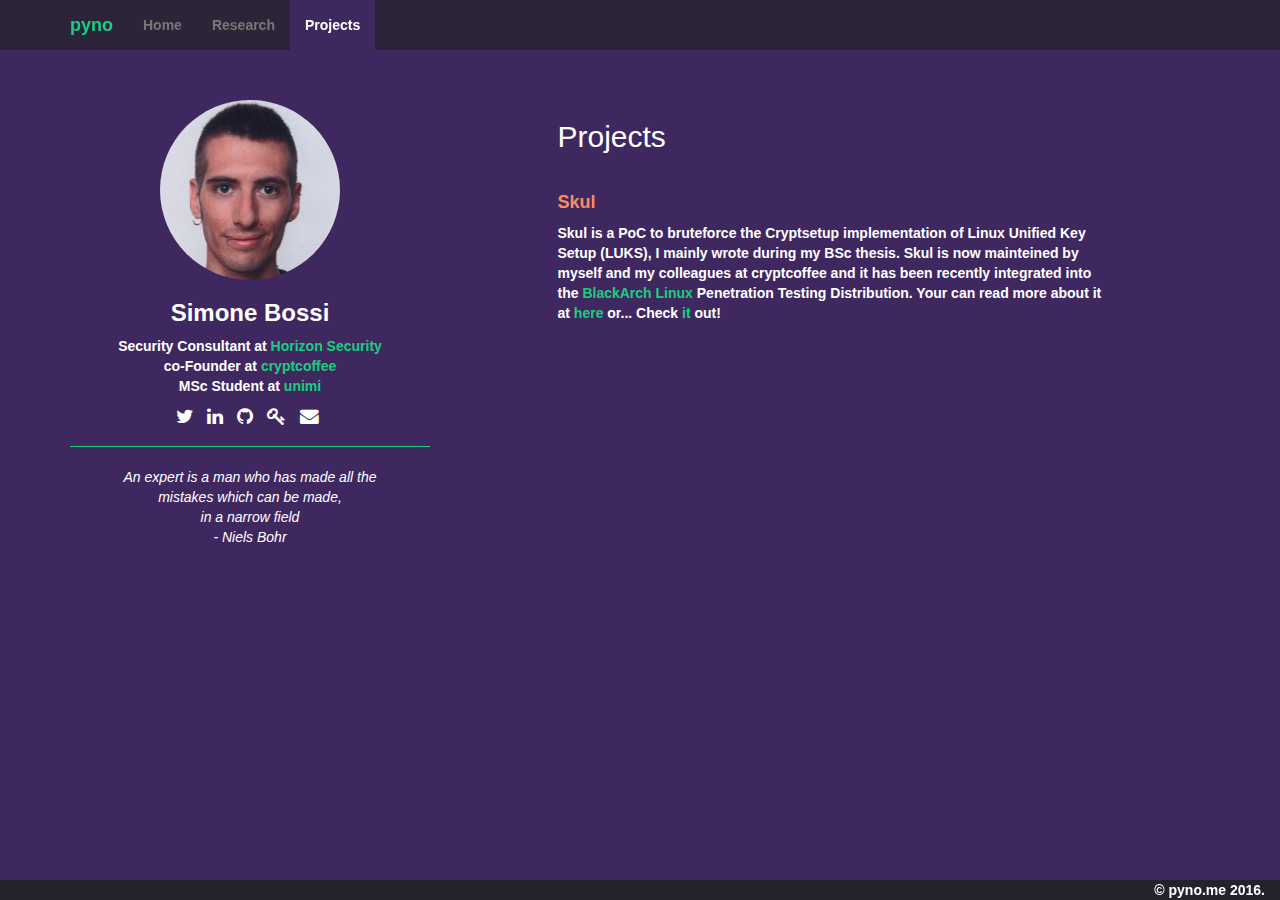
==== projects.html @ 58390bb3 "re-typo" ====
<!DOCTYPE html>
<!--[if lt IE 7 ]><html class="ie ie6" lang="en"> <![endif]-->
<!--[if IE 7 ]><html class="ie ie7" lang="en"> <![endif]-->
<!--[if IE 8 ]><html class="ie ie8" lang="en"> <![endif]-->
<!--[if (gte IE 9)|!(IE)]><!-->
<html lang="en">
<!--<![endif]-->
<head>
    <meta charset="utf-8">
    <meta name="viewport" content="width=device-width, initial-scale=1, maximum-scale=1">
    <meta name="description" content="">
    <meta name="author" content="">
    <!--[if IE]>
        <meta http-equiv="X-UA-Compatible" content="IE=edge,chrome=1">
        <![endif]-->
    <title>Projects - pyno </title>
        <!--REQUIRED STYLE SHEETS-->
    <!--MAIN BOOTSTRAP STYLE-->
    <link href="assets/plugins/bootstrap/bootstrap.min.css" rel="stylesheet" />
    <!--FONT AWESOME STYLE -->
    <link href="assets/plugins/font-awesome/font-awesome.min.css" rel="stylesheet" />
         <!--CUSTOM STYLE -->
    <link href="assets/css/style.css" rel="stylesheet" />
    <!--END REQUIRED STYLE SHEETS-->
    <!-- HTML5 shim and Respond.js IE8 support of HTML5 elements and media queries -->
    <!--[if lt IE 9]>
      <script src="https://oss.maxcdn.com/libs/html5shiv/3.7.0/html5shiv.js"></script>
      <script src="https://oss.maxcdn.com/libs/respond.js/1.3.0/respond.min.js"></script>
    <![endif]-->
	<!--link rel="icon" type="image/png" href="assets/img/pick64x64.png" /-->

<!-- FAVICONS -->

<link rel="apple-touch-icon" sizes="57x57" href="assets/img/apple-touch-icon-57x57.png">
<link rel="apple-touch-icon" sizes="60x60" href="assets/img/apple-touch-icon-60x60.png">
<link rel="apple-touch-icon" sizes="72x72" href="assets/img/apple-touch-icon-72x72.png">
<link rel="apple-touch-icon" sizes="76x76" href="assets/img/apple-touch-icon-76x76.png">
<link rel="apple-touch-icon" sizes="114x114" href="assets/img/apple-touch-icon-114x114.png">
<link rel="apple-touch-icon" sizes="120x120" href="assets/img/apple-touch-icon-120x120.png">
<link rel="apple-touch-icon" sizes="144x144" href="assets/img/apple-touch-icon-144x144.png">
<link rel="apple-touch-icon" sizes="152x152" href="assets/img/apple-touch-icon-152x152.png">
<link rel="apple-touch-icon" sizes="180x180" href="assets/img/apple-touch-icon-180x180.png">
<link rel="icon" type="image/png" href="assets/img/favicon-32x32.png" sizes="32x32">
<link rel="icon" type="image/png" href="assets/img/android-chrome-192x192.png" sizes="192x192">
<link rel="icon" type="image/png" href="assets/img/favicon-96x96.png" sizes="96x96">
<link rel="icon" type="image/png" href="assets/img/favicon-16x16.png" sizes="16x16">
<link rel="manifest" href="assets/img/manifest.json">
<link rel="mask-icon" href="assets/img/safari-pinned-tab.svg" color="#3f2860">
<meta name="msapplication-TileColor" content="#da532c">
<meta name="msapplication-TileImage" content="assets/img/mstile-144x144.png">
<meta name="theme-color" content="#3f2860">

 <!-- -->

</head>

<body>
    <!-- Fixed navbar -->
    <nav class="navbar navbar-default navbar-fixed-top">
      <div class="container">
        <div class="navbar-header">
          <button type="button" class="navbar-toggle collapsed" data-toggle="collapse" data-target="#navbar" aria-expanded="false" aria-controls="navbar">
            <span class="sr-only">Toggle navigation</span>
            <span class="icon-bar"></span>
            <span class="icon-bar"></span>
            <span class="icon-bar"></span>
          </button>
          <a class="navbar-brand" href="index.html">pyno</a>
        </div>
        <div id="navbar" class="navbar-collapse collapse">
          <ul class="nav navbar-nav header">
            <li><a href="index.html">Home</a></li>
            <li><a href="research.html">Research</a></li>
            <li class="active"><a href="projects.html">Projects</a></li>
<!--            <li class="dropdown">
              <a href="#" class="dropdown-toggle" data-toggle="dropdown" role="button" aria-haspopup="true" aria-expanded="false">Dropdown <span class="caret"></span></a>
              <ul class="dropdown-menu">
                <li><a href="#">Action</a></li>
                <li><a href="#">Another action</a></li>
                <li><a href="#">Something else here</a></li>
                <li role="separator" class="divider"></li>
                <li class="dropdown-header">Nav header</li>
                <li><a href="#">Separated link</a></li>
                <li><a href="#">One more separated link</a></li>
              </ul> -->
            </li>
          </ul>
<!--          <ul class="nav navbar-nav navbar-right">
            <li><a href="../navbar/">Default</a></li>
            <li><a href="../navbar-static-top/">Static top</a></li>
            <li class="active"><a href="./">Fixed top <span class="sr-only">(current)</span></a></li>
          </ul> -->
        </div><!--/.nav-collapse -->
      </div>
    </nav>
    <br><br><br><br>
        <!-- ./Social links-->
        <!-- ./Social links-->
    </section>

    <!--END LEFT MENU SECTION -->

    <!-- MAIN CONTAINER -->
    <div class="container">
        <!-- HOME SECION -->
        <section id="home-section" >
            <div class="row">
						
			<div class="col-lg-4 col-xl-4 hidden-xs hidden-sm hidden-md text-center">
                <img class="img-circle" src="assets/img/py_big.jpg">
                <h3><strong> Simone Bossi</strong></h3>
<!--               <h4>Computer Security Curious</h4>-->
                 <p style="padding-left:15px;padding-right:15px">
                    
					 Security Consultant at <a href="http://horizonsecurity.it" target="_blank">Horizon Security</a><br>
					 co-Founder at <a href="http://crypt.coffee" target="_blank">cryptcoffee</a><br>
					 MSc Student at <a href="http://unimi.it" target="_blank">unimi</a>
                </p>
				<ul class="list-unstyled list-inline hidden-print">
					<li><a href="https://twitter.com/__pyno__", target="_blank"><i class="fa fa-twitter fa-lg"></i></a></li>
					<li><a href="https://it.linkedin.com/in/simonebossi", target="_blank"><i class="fa fa-linkedin fa-lg"></i></a></li>
					<li><a href="https://github.com/pyno", target="_blank"><i class="fa fa-github fa-lg"></i></a></li>
					<li><a href="https://keybase.io/pyno", target="_blank"><i class="fa fa-key fa-lg"></i></a></li>
					<li><a href="mailto:pyno.email@gmail.com", target="_blank"><i class="fa fa-envelope fa-lg"></i></a></li>
				</ul>
<hr>
<i>An expert is a man who has made all the<br>mistakes which can be made,<br> in a narrow field <br>- Niels Bohr</i>
<br><br>

            </div>
			<div class="col-lg-6 col-md-6 col-sm-6 col-xs-10 col-lg-offset-1 col-md-offset-1 col-sm-offset-1 col-xs-offset-1" >
                 <!-- <h1>LANDING  <i class="fa fa-flask main-color fa-spin"></i> FLASK  </h1> -->
                <a class="anchor" name="projects"></a>
				<h2> Projects </h2>
               <br>
                <p>
					<h4>Skul</h4>
					Skul is a PoC to bruteforce the Cryptsetup implementation of Linux Unified Key Setup (LUKS), I mainly wrote during my BSc thesis. Skul is now mainteined by myself and my colleagues at cryptcoffee and it has been recently integrated into the <a href="https://blackarch.org/" target="_blank">BlackArch Linux</a> Penetration Testing Distribution. Your can read more about it at <a href="crypt.coffee/luks" target="_blank">here</a> or... Check <a href="https://github.com/cryptcoffee/skul" target="_blank">it</a> out!
                </p>
				 <div class="col-lg-12 col-md-12 col-sm-12 col-xs-12">
                    
                    <div class="col-lg-12 col-md-12 col-sm-12 col-xs-12">
                       
                    </div>
                </div>
            </div>
			
			
			
			
               
            </div>
            <!--./row-->
            <br><br>
        </section>
        <!-- END HOME SECION -->
        
        <!-- FOOTER SECION -->
        <section id="footer">
            <div class="row">
                <div class="col-lg-12 col-md-12 col-sm-12 col-xs-12">
                    &copy; pyno.me 2016.
                </div>
            </div>
            <!--./row-->
        </section>
        <!--END FOOTER SECION -->
    </div>
    <!-- END MAIN CONTAINER -->
    <!--REQUIRED SCRIPTS FILES-->  <!--SCRIPTS AT END SO PAGE WILL TAKE LESS TIME TO LOAD-->
    <!--REQUIRED CORE JQUERY SCRIPTS FILE--> 
    <script src="assets/plugins/jquery.min.js"></script>
     <!--REQUIRED BOOTSTRAP SCRIPTS FILE-->
    <script src="assets/plugins/bootstrap/bootstrap.js"></script>
   <!--REQUIRED SCRIPT FILES FOR JQUERY COUNTDOWN-->
    <script src="assets/plugins/countdown/jquery.countdown.js"></script>
    <script src="assets/js/countdown.js"></script>
     <!--REQUIRED SCRIPT FOR SCROLLING MENU LINKS--> 
     <script src="assets/plugins/jquery.easing.1.3.js"></script>
        <!--REQUIRED CUSTOM SCRIPT FILE-->    
    <script src="assets/js/custom-color.js"></script>
      <!--END REQUIRED SCRIPTS FILES-->
</body>


</html>
---- assets/css/style.css ----
/*====================================
 Free To Use For Personal And Commercial Usage
Author: http://binarytheme.com
 License: Open source - MIT
 Please visit http://opensource.org/licenses/MIT for more Full Deatils of license.
 Share Us if You Like our work 
 Enjoy Our Codes For Free always.
======================================*/


/* CUSTOM STYLE SHEET */

html, body {
    height: 100%;
    width: 100%;
    margin: 0px;
    font-family: 'Open Sans', sans-serif;
    border: none;
    color: #ffffff;
    font-size: 14px;
	font-weight: bold;
}



body {
 /*   
	background-color: #5D05a2; 
	background-color: #6ca77c;
    background-color: #5D05b9; 
	background-color: #2E3436;
	background-color: #045f84;
	background-color: #333333;
	background-color: #3f2860;
	*/
	background: #3f2860; /* For browsers that do not support gradients */
	/*
	background: -webkit-linear-gradient(#3f2860,#303075); 
	background: -o-linear-gradient(#3f2860,#303075); 
	background: -moz-linear-gradient(#3f2860,#303075); 
	background: -ms-linear-gradient(#3f2860,#303076);
	background: linear-gradient(#3f2860,#303076);*/ /* Standard syntax */ 

}

i{
	font-weight:normal;
}

/* GLOBAL  STYLES  */

/*h2{
	color: #ef6d3b;
}*/

hr{
	border-style:solid;
	/*color: #90c5a9;*/
	color:#19CF7F;
	background-color: #19CF7F;
	border-color: #19CF7F;
}


h4{
	color: #90c5a9;
	color:#19CF7F;
	font-weight:bold;
	color: #fa8b60;
}

h1, h2, h3, h5, h6 {
}

/*.main-color {
    color: #19CF7F;
}*/

/* GENERAL RULES FOR LINKS */
a{
    text-decoration: none;
	color: rgb(127, 20, 212);
	color: #00CCCC;
	color: #D9853B;
	color: #90c5a9;
	color: #fa8b60;
	color:#19CF7F
}
a:visited{
	text-decoration: none;
	color: #00CCCC;
	color: #D9853B;
	color: #90c5a9;
	color: #fa8b60;
	color:#19CF7F
}
a:active{
	text-decoration: none;
	color: #00CCCC;
	color: #D9853B;
	color: #90c5a9;
	color: #fa8b60;
	color:#19CF7F
}
a:hover{
	text-decoration: none;
	color: #00CCCC;
	color: #c16310;
	color: #90c5a9;
	color: #fa8b60;
	color:#19CF7F
}

.center {
    text-align: center;
}

.anchor{
    padding-top:120px;
}

.fa{
	color: #fa8b60;
	color:#ffffff;
}

.fa:hover{
	color: #fa8b60;
	color:#19CF7F
}

h1
{
letter-spacing:5px; 
font-size:50px;
font-weight:900;

 }

.navbar-default{
	background-color:rgb(0,0,0);
	background-color: #90c5a9;
	background-color: #333333;
    background-color: rgba(33,33,33,0.6);
	/*border:0px 0px 1px 1px solid;
	border-color:black;*/
	border:none;
}

.navbar-default .navbar-nav > li > a {
	color: #777777;
	border:1px transparent;
	/*-moz-border-radius: 0px;
	-webkit-border-radius: 20px 20px 0px 0px;
	border-radius: 20px 20px 0px 0px;*/
}


.navbar-default .navbar-nav > .active > a, .navbar-default .navbar-nav > .active > a:hover, .navbar-default .navbar-nav > .active > a:focus {
	color: #ffffff;
	background-color: #6ca77c;
	background-color: #045f84;
    background-color: #5D05A2; 
	background-color: #2E3436;
	background-color: #3f2860;
}

.navbar-default .navbar-nav > li > a:hover, .navbar-default .navbar-nav > li > a:focus {
	color: #ffffff;
	background-color: transparent;
}

.navbar-default .navbar-brand {
    color: #19CF7F;
}
.navbar-default .navbar-brand:hover, .navbar-default .navbar-brand:focus{
    color: #19CF7F;
}

.navbar-default .navbar-toggle:hover, .navbar-default .navbar-toggle:focus {
		background-color: rgba(33,33,33,0.8);
}



.sub-head {
    margin: 35px;
    font-size: 30px;
    text-align: center;
}



.margin-botom-50 {
    margin-bottom: 50px;
}


/* HOME SECTION STYLES */

#home-section {
    padding-top: 20px;
    padding-bottom: 10px;
}

#counter-default {
    margin-top: 80px;
}

.img-circle{
	width:180px;
    /*border-radius: 10px;*/
}


.bk-blue {
    background-color: #6E21E2;
}

.bk-green {
    background-color: #02FA33;
}

.bk-red {
    background-color: #FF0700;
}

.bk-pink {
    background-color: #FF00E0;
}

.medium {
    height: 3px;
}

.content{
    background-color: rgba(33,33,33,0.6);
    padding: 10px;
    border-radius: 25px;
}

/* FOOTER SECTION STYLES */

#footer {

    font-size: 14px;
    text-align: right;
    font-weight: bold;
    padding: 0px;
    padding-right: 15px;
	position: fixed;
	width:100%;
	left:0;
	right:0;
	bottom:0;
	height:20px;
	background-color: rgba(33,33,33,0.8)
}

/* MEDIA QUERIES  */

@media only screen and (max-width: 767px) {
    html, body {
        margin-top: -5px;
    }
}

@media only screen and (max-width: 240px) {
    html, body {
        height: 96%;
    }

    .container {
        padding-left: 10px;
    }
}
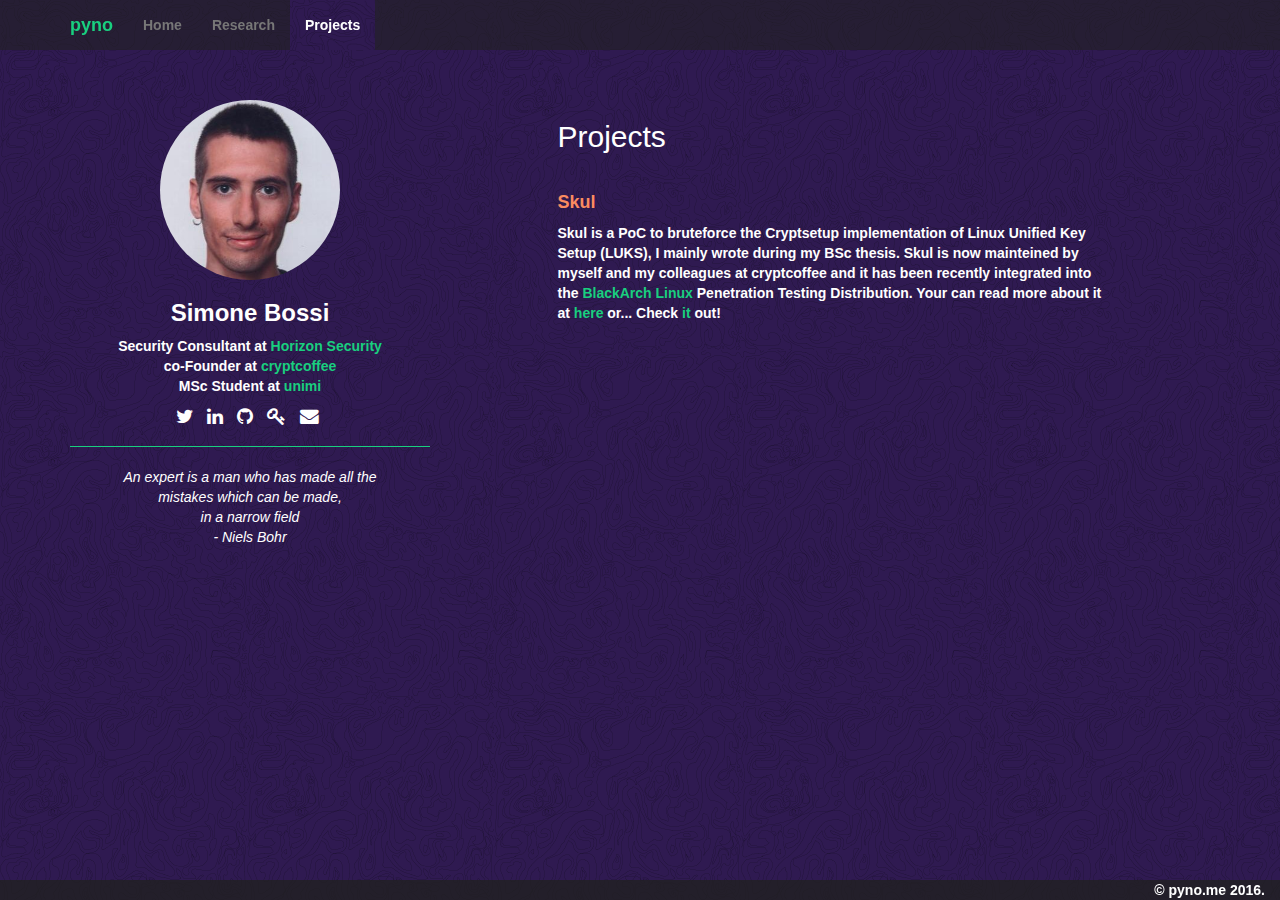
==== commit 2f45f0ef: "Added background wave" ====
--- a/projects.html
+++ b/projects.html
@@ -135,7 +135,7 @@
                <br>
                 <p>
 					<h4>Skul</h4>
-					Skul is a PoC to bruteforce the Cryptsetup implementation of Linux Unified Key Setup (LUKS), I mainly wrote during my BSc thesis. Skul is now mainteined by myself and my colleagues at cryptcoffee and it has been recently integrated into the <a href="https://blackarch.org/" target="_blank">BlackArch Linux</a> Penetration Testing Distribution. Your can read more about it at <a href="crypt.coffee/luks" target="_blank">here</a> or... Check <a href="https://github.com/cryptcoffee/skul" target="_blank">it</a> out!
+					Skul is a PoC to bruteforce the Cryptsetup implementation of Linux Unified Key Setup (LUKS), I mainly wrote during my BSc thesis. Skul is now mainteined by myself and my colleagues at cryptcoffee and it has been recently integrated into the <a href="https://blackarch.org/" target="_blank">BlackArch Linux</a> Penetration Testing Distribution. Your can read more about it at <a href="http://crypt.coffee/research/luks.html" target="_blank">here</a> or... Check <a href="https://github.com/cryptcoffee/skul" target="_blank">it</a> out!
                 </p>
 				 <div class="col-lg-12 col-md-12 col-sm-12 col-xs-12">
                     
--- a/assets/css/style.css
+++ b/assets/css/style.css
@@ -24,22 +24,9 @@
 
 
 body {
- /*   
-	background-color: #5D05a2; 
-	background-color: #6ca77c;
-    background-color: #5D05b9; 
-	background-color: #2E3436;
-	background-color: #045f84;
-	background-color: #333333;
-	background-color: #3f2860;
-	*/
-	background: #3f2860; /* For browsers that do not support gradients */
-	/*
-	background: -webkit-linear-gradient(#3f2860,#303075); 
-	background: -o-linear-gradient(#3f2860,#303075); 
-	background: -moz-linear-gradient(#3f2860,#303075); 
-	background: -ms-linear-gradient(#3f2860,#303076);
-	background: linear-gradient(#3f2860,#303076);*/ /* Standard syntax */ 
+	background-color: rgba(48,27,82,238);
+	background-image: url("../img/waves.png"); 
+
 
 }
 
@@ -48,10 +35,6 @@
 }
 
 /* GLOBAL  STYLES  */
-
-/*h2{
-	color: #ef6d3b;
-}*/
 
 hr{
 	border-style:solid;
@@ -72,42 +55,22 @@
 h1, h2, h3, h5, h6 {
 }
 
-/*.main-color {
-    color: #19CF7F;
-}*/
 
 /* GENERAL RULES FOR LINKS */
 a{
     text-decoration: none;
-	color: rgb(127, 20, 212);
-	color: #00CCCC;
-	color: #D9853B;
-	color: #90c5a9;
-	color: #fa8b60;
 	color:#19CF7F
 }
 a:visited{
 	text-decoration: none;
-	color: #00CCCC;
-	color: #D9853B;
-	color: #90c5a9;
-	color: #fa8b60;
 	color:#19CF7F
 }
 a:active{
 	text-decoration: none;
-	color: #00CCCC;
-	color: #D9853B;
-	color: #90c5a9;
-	color: #fa8b60;
 	color:#19CF7F
 }
 a:hover{
 	text-decoration: none;
-	color: #00CCCC;
-	color: #c16310;
-	color: #90c5a9;
-	color: #fa8b60;
 	color:#19CF7F
 }
 
@@ -120,12 +83,10 @@
 }
 
 .fa{
-	color: #fa8b60;
 	color:#ffffff;
 }
 
 .fa:hover{
-	color: #fa8b60;
 	color:#19CF7F
 }
 
@@ -138,31 +99,20 @@
  }
 
 .navbar-default{
-	background-color:rgb(0,0,0);
-	background-color: #90c5a9;
-	background-color: #333333;
     background-color: rgba(33,33,33,0.6);
-	/*border:0px 0px 1px 1px solid;
-	border-color:black;*/
 	border:none;
 }
 
 .navbar-default .navbar-nav > li > a {
 	color: #777777;
 	border:1px transparent;
-	/*-moz-border-radius: 0px;
-	-webkit-border-radius: 20px 20px 0px 0px;
-	border-radius: 20px 20px 0px 0px;*/
 }
 
 
 .navbar-default .navbar-nav > .active > a, .navbar-default .navbar-nav > .active > a:hover, .navbar-default .navbar-nav > .active > a:focus {
 	color: #ffffff;
-	background-color: #6ca77c;
-	background-color: #045f84;
-    background-color: #5D05A2; 
-	background-color: #2E3436;
-	background-color: #3f2860;
+	background-color: rgba(48,27,82,238);
+	background-image: url("../img/waves.png");
 }
 
 .navbar-default .navbar-nav > li > a:hover, .navbar-default .navbar-nav > li > a:focus {
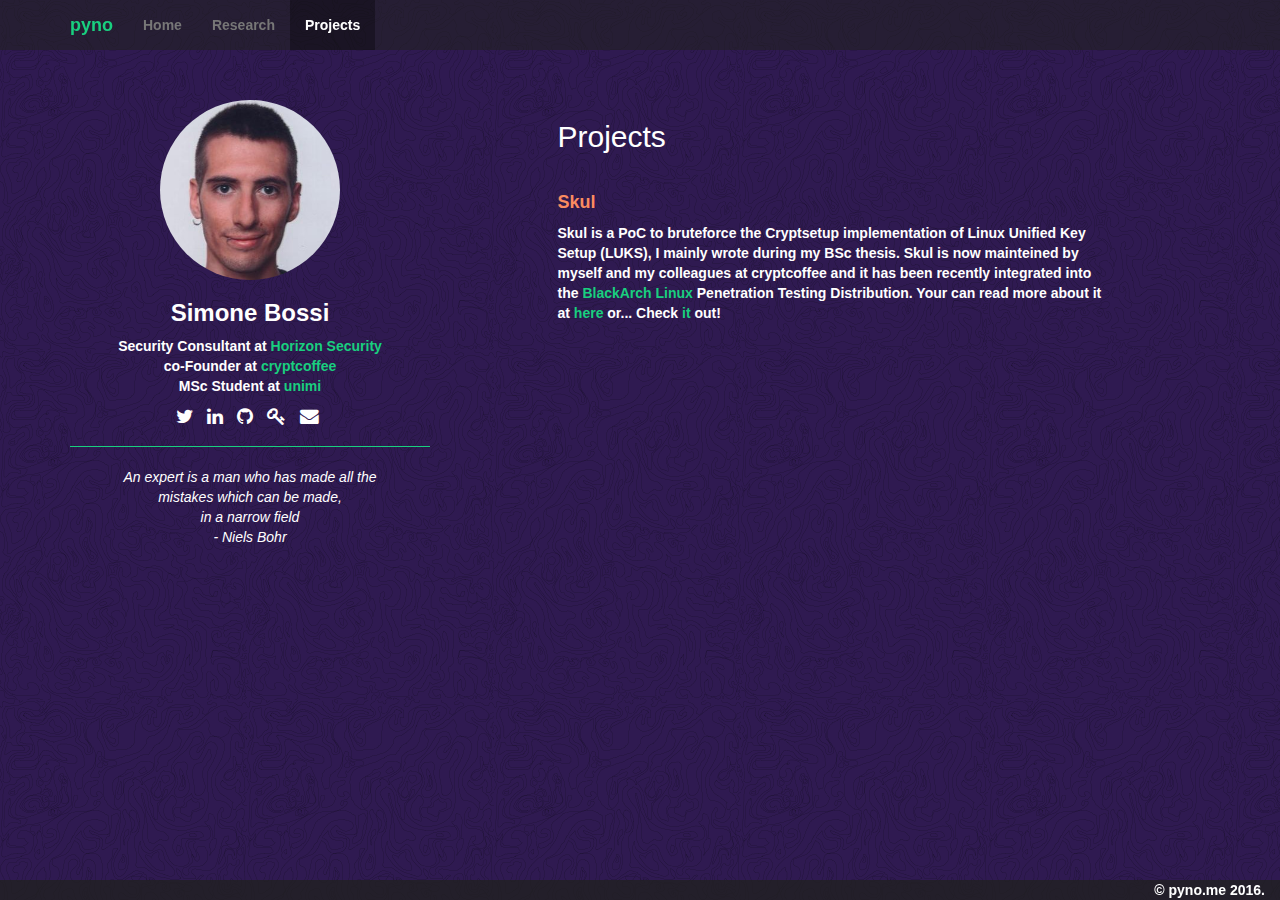
==== commit 3c68e879: "Added and managed the 'about' anchor for mobile devices" ====
--- a/projects.html
+++ b/projects.html
@@ -45,12 +45,13 @@
 <link rel="icon" type="image/png" href="assets/img/favicon-96x96.png" sizes="96x96">
 <link rel="icon" type="image/png" href="assets/img/favicon-16x16.png" sizes="16x16">
 <link rel="manifest" href="assets/img/manifest.json">
-<link rel="mask-icon" href="assets/img/safari-pinned-tab.svg" color="#3f2860">
+<link rel="mask-icon" href="assets/img/safari-pinned-tab.svg" color="#301b52">
 <meta name="msapplication-TileColor" content="#da532c">
 <meta name="msapplication-TileImage" content="assets/img/mstile-144x144.png">
-<meta name="theme-color" content="#3f2860">
+<meta name="theme-color" content="#301b52">
 
  <!-- -->
+<script src="functions.js"></script>
 
 </head>
 
@@ -69,9 +70,10 @@
         </div>
         <div id="navbar" class="navbar-collapse collapse">
           <ul class="nav navbar-nav header">
-            <li><a href="index.html">Home</a></li>
-            <li><a href="research.html">Research</a></li>
-            <li class="active"><a href="projects.html">Projects</a></li>
+            <li id="home"><a href="index.html">Home</a></li>
+			<li id="about_li" class="visible-xs" data-toggle="collapse" data-target=".navbar-collapse"><a href="#about" onclick="javascript:goto_about();" >About</a></li>
+            <li id="research"><a href="research.html">Research</a></li>
+            <li id="projects" class="active"><a href="projects.html">Projects</a></li>
 <!--            <li class="dropdown">
               <a href="#" class="dropdown-toggle" data-toggle="dropdown" role="button" aria-haspopup="true" aria-expanded="false">Dropdown <span class="caret"></span></a>
               <ul class="dropdown-menu">
--- a/assets/css/style.css
+++ b/assets/css/style.css
@@ -108,11 +108,10 @@
 	border:1px transparent;
 }
 
-
 .navbar-default .navbar-nav > .active > a, .navbar-default .navbar-nav > .active > a:hover, .navbar-default .navbar-nav > .active > a:focus {
 	color: #ffffff;
-	background-color: rgba(48,27,82,238);
-	background-image: url("../img/waves.png");
+	background-color: rgba(0,0,0,0.3);
+/*	background-image: url("../img/waves.png");*/
 }
 
 .navbar-default .navbar-nav > li > a:hover, .navbar-default .navbar-nav > li > a:focus {
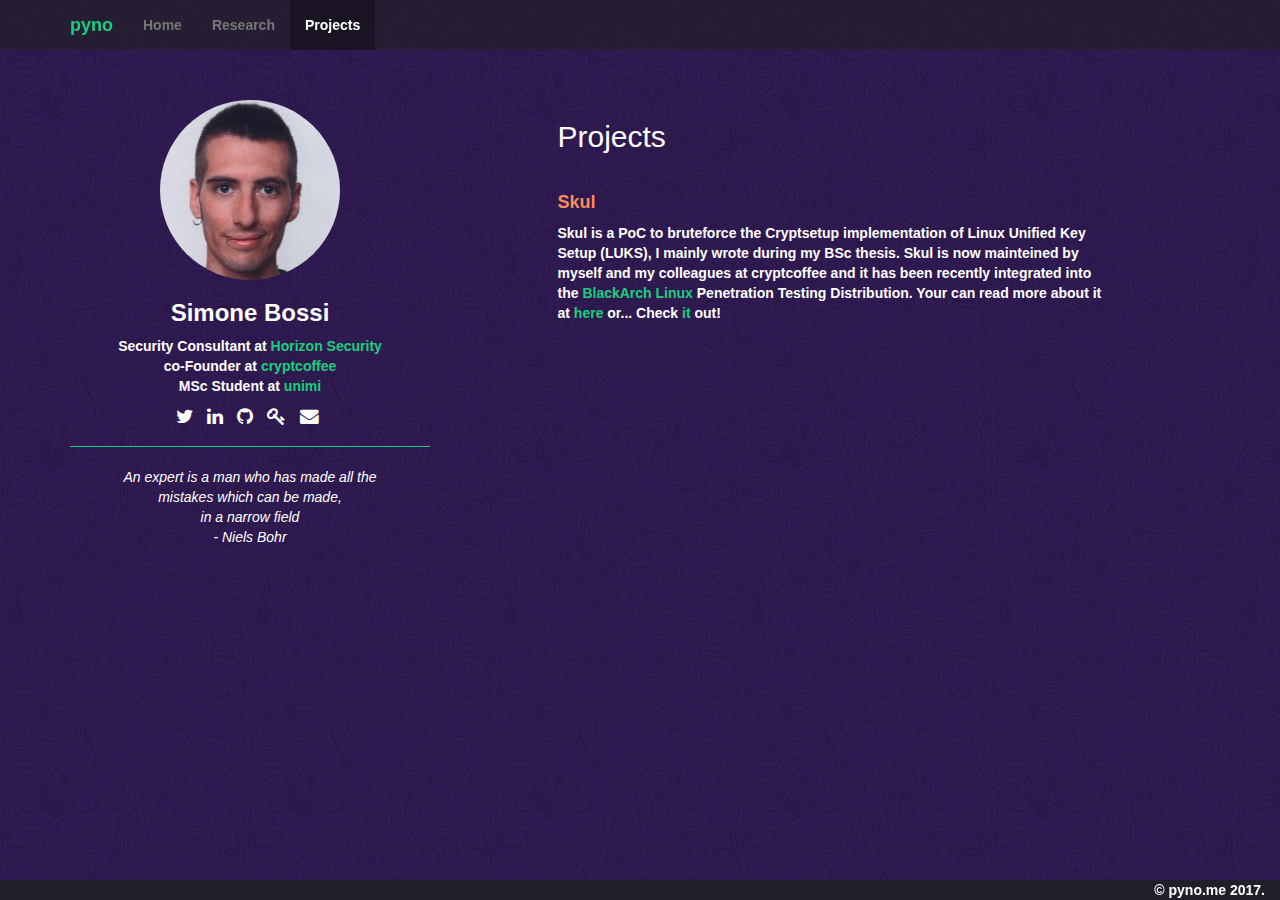
==== commit aeb835ae: "Updated copiright" ====
--- a/projects.html
+++ b/projects.html
@@ -16,11 +16,11 @@
     <title>Projects - pyno </title>
         <!--REQUIRED STYLE SHEETS-->
     <!--MAIN BOOTSTRAP STYLE-->
-    <link href="assets/plugins/bootstrap/bootstrap.min.css" rel="stylesheet" />
+    <link href="/assets/plugins/bootstrap/bootstrap.min.css" rel="stylesheet" />
     <!--FONT AWESOME STYLE -->
-    <link href="assets/plugins/font-awesome/font-awesome.min.css" rel="stylesheet" />
+    <link href="/assets/plugins/font-awesome/font-awesome.min.css" rel="stylesheet" />
          <!--CUSTOM STYLE -->
-    <link href="assets/css/style.css" rel="stylesheet" />
+    <link href="/assets/css/style.css" rel="stylesheet" />
     <!--END REQUIRED STYLE SHEETS-->
     <!-- HTML5 shim and Respond.js IE8 support of HTML5 elements and media queries -->
     <!--[if lt IE 9]>
@@ -31,23 +31,23 @@
 
 <!-- FAVICONS -->
 
-<link rel="apple-touch-icon" sizes="57x57" href="assets/img/apple-touch-icon-57x57.png">
-<link rel="apple-touch-icon" sizes="60x60" href="assets/img/apple-touch-icon-60x60.png">
-<link rel="apple-touch-icon" sizes="72x72" href="assets/img/apple-touch-icon-72x72.png">
-<link rel="apple-touch-icon" sizes="76x76" href="assets/img/apple-touch-icon-76x76.png">
-<link rel="apple-touch-icon" sizes="114x114" href="assets/img/apple-touch-icon-114x114.png">
-<link rel="apple-touch-icon" sizes="120x120" href="assets/img/apple-touch-icon-120x120.png">
-<link rel="apple-touch-icon" sizes="144x144" href="assets/img/apple-touch-icon-144x144.png">
-<link rel="apple-touch-icon" sizes="152x152" href="assets/img/apple-touch-icon-152x152.png">
-<link rel="apple-touch-icon" sizes="180x180" href="assets/img/apple-touch-icon-180x180.png">
-<link rel="icon" type="image/png" href="assets/img/favicon-32x32.png" sizes="32x32">
-<link rel="icon" type="image/png" href="assets/img/android-chrome-192x192.png" sizes="192x192">
-<link rel="icon" type="image/png" href="assets/img/favicon-96x96.png" sizes="96x96">
-<link rel="icon" type="image/png" href="assets/img/favicon-16x16.png" sizes="16x16">
-<link rel="manifest" href="assets/img/manifest.json">
-<link rel="mask-icon" href="assets/img/safari-pinned-tab.svg" color="#301b52">
+<link rel="apple-touch-icon" sizes="57x57" href="/assets/img/apple-touch-icon-57x57.png">
+<link rel="apple-touch-icon" sizes="60x60" href="/assets/img/apple-touch-icon-60x60.png">
+<link rel="apple-touch-icon" sizes="72x72" href="/assets/img/apple-touch-icon-72x72.png">
+<link rel="apple-touch-icon" sizes="76x76" href="/assets/img/apple-touch-icon-76x76.png">
+<link rel="apple-touch-icon" sizes="114x114" href="/assets/img/apple-touch-icon-114x114.png">
+<link rel="apple-touch-icon" sizes="120x120" href="/assets/img/apple-touch-icon-120x120.png">
+<link rel="apple-touch-icon" sizes="144x144" href="/assets/img/apple-touch-icon-144x144.png">
+<link rel="apple-touch-icon" sizes="152x152" href="/assets/img/apple-touch-icon-152x152.png">
+<link rel="apple-touch-icon" sizes="180x180" href="/assets/img/apple-touch-icon-180x180.png">
+<link rel="icon" type="image/png" href="/assets/img/favicon-32x32.png" sizes="32x32">
+<link rel="icon" type="image/png" href="/assets/img/android-chrome-192x192.png" sizes="192x192">
+<link rel="icon" type="image/png" href="/assets/img/favicon-96x96.png" sizes="96x96">
+<link rel="icon" type="image/png" href="/assets/img/favicon-16x16.png" sizes="16x16">
+<link rel="manifest" href="/assets/img/manifest.json">
+<link rel="mask-icon" href="/assets/img/safari-pinned-tab.svg" color="#301b52">
 <meta name="msapplication-TileColor" content="#da532c">
-<meta name="msapplication-TileImage" content="assets/img/mstile-144x144.png">
+<meta name="msapplication-TileImage" content="/assets/img/mstile-144x144.png">
 <meta name="theme-color" content="#301b52">
 
  <!-- -->
@@ -66,14 +66,14 @@
             <span class="icon-bar"></span>
             <span class="icon-bar"></span>
           </button>
-          <a class="navbar-brand" href="index.html">pyno</a>
+          <a class="navbar-brand" href="/index.html">pyno</a>
         </div>
         <div id="navbar" class="navbar-collapse collapse">
           <ul class="nav navbar-nav header">
-            <li id="home"><a href="index.html">Home</a></li>
-			<li id="about_li" class="visible-xs" data-toggle="collapse" data-target=".navbar-collapse"><a href="#about" onclick="javascript:goto_about();" >About</a></li>
-            <li id="research"><a href="research.html">Research</a></li>
-            <li id="projects" class="active"><a href="projects.html">Projects</a></li>
+            <li id="home"><a href="/index.html">Home</a></li>
+			<li id="about_li" class="visible-xs" data-toggle="collapse" data-target=".navbar-collapse"><a href="/index.html#about" onclick="javascript:goto_about();" >About</a></li>
+            <li id="research"><a href="/research.html">Research</a></li>
+            <li id="projects" class="active"><a href="/projects.html">Projects</a></li>
 <!--            <li class="dropdown">
               <a href="#" class="dropdown-toggle" data-toggle="dropdown" role="button" aria-haspopup="true" aria-expanded="false">Dropdown <span class="caret"></span></a>
               <ul class="dropdown-menu">
@@ -161,7 +161,7 @@
         <section id="footer">
             <div class="row">
                 <div class="col-lg-12 col-md-12 col-sm-12 col-xs-12">
-                    &copy; pyno.me 2016.
+                    &copy; pyno.me 2017.
                 </div>
             </div>
             <!--./row-->
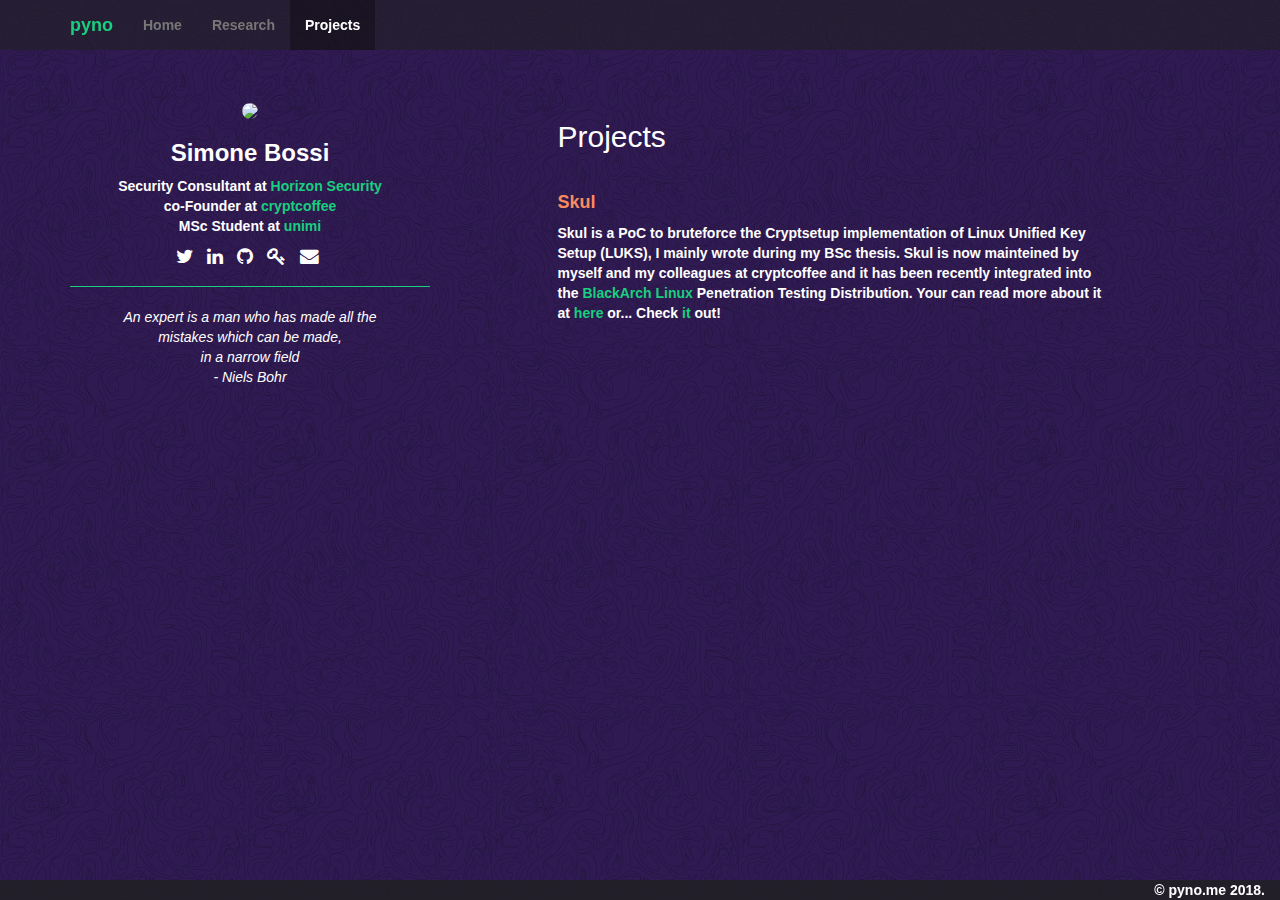
==== commit fdc40f7b: "New avatar. Updated footer." ====
--- a/projects.html
+++ b/projects.html
@@ -109,7 +109,7 @@
             <div class="row">
 						
 			<div class="col-lg-4 col-xl-4 hidden-xs hidden-sm hidden-md text-center">
-                <img class="img-circle" src="assets/img/py_big.jpg">
+                <img class="img-circle" src="assets/img/code.jpg">
                 <h3><strong> Simone Bossi</strong></h3>
 <!--               <h4>Computer Security Curious</h4>-->
                  <p style="padding-left:15px;padding-right:15px">
@@ -161,7 +161,7 @@
         <section id="footer">
             <div class="row">
                 <div class="col-lg-12 col-md-12 col-sm-12 col-xs-12">
-                    &copy; pyno.me 2017.
+                    &copy; pyno.me 2018.
                 </div>
             </div>
             <!--./row-->
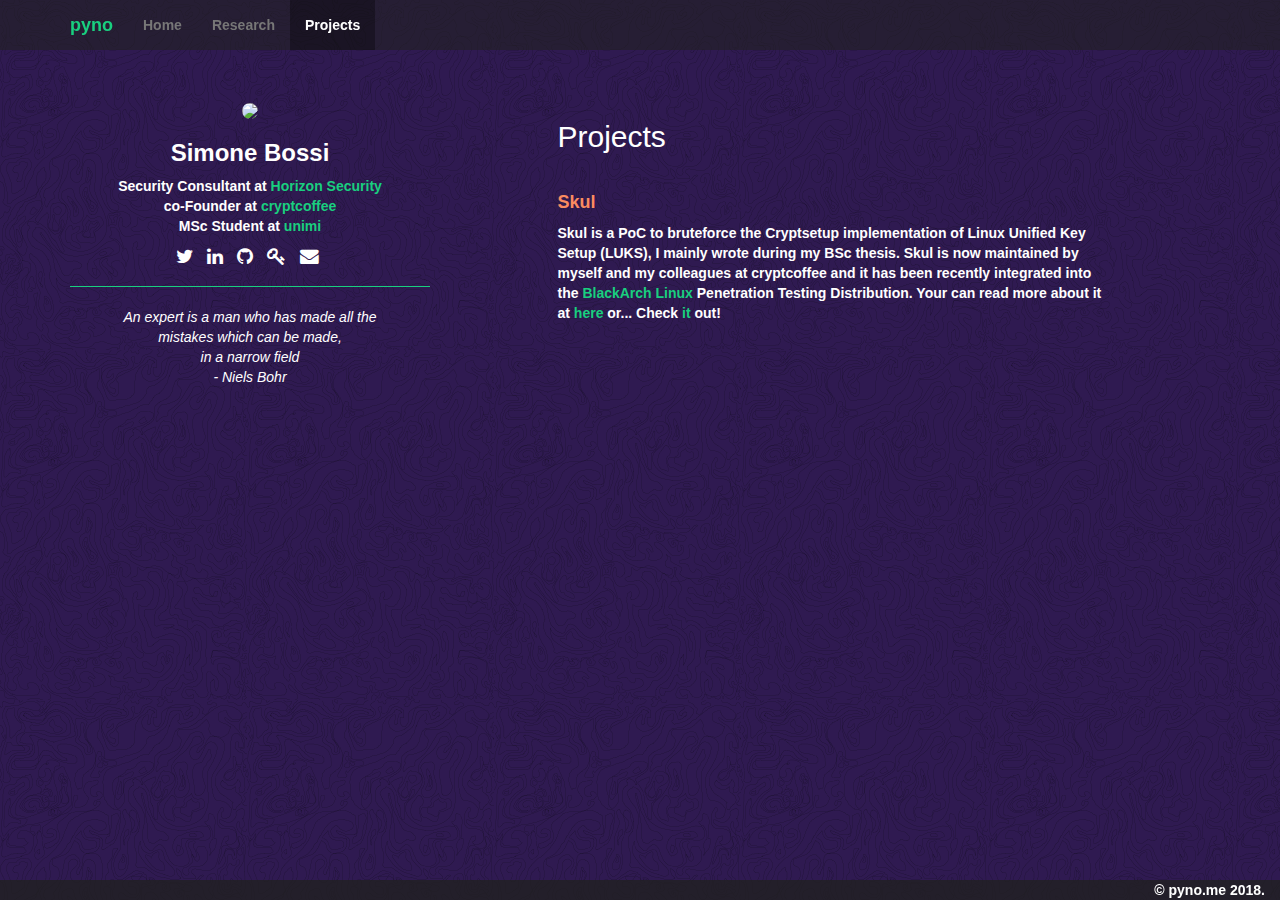
==== commit 7a7cbb1e: "fixed typos" ====
--- a/projects.html
+++ b/projects.html
@@ -137,7 +137,7 @@
                <br>
                 <p>
 					<h4>Skul</h4>
-					Skul is a PoC to bruteforce the Cryptsetup implementation of Linux Unified Key Setup (LUKS), I mainly wrote during my BSc thesis. Skul is now mainteined by myself and my colleagues at cryptcoffee and it has been recently integrated into the <a href="https://blackarch.org/" target="_blank">BlackArch Linux</a> Penetration Testing Distribution. Your can read more about it at <a href="http://crypt.coffee/research/luks.html" target="_blank">here</a> or... Check <a href="https://github.com/cryptcoffee/skul" target="_blank">it</a> out!
+					Skul is a PoC to bruteforce the Cryptsetup implementation of Linux Unified Key Setup (LUKS), I mainly wrote during my BSc thesis. Skul is now maintained by myself and my colleagues at cryptcoffee and it has been recently integrated into the <a href="https://blackarch.org/" target="_blank">BlackArch Linux</a> Penetration Testing Distribution. Your can read more about it at <a href="http://crypt.coffee/research/luks.html" target="_blank">here</a> or... Check <a href="https://github.com/cryptcoffee/skul" target="_blank">it</a> out!
                 </p>
 				 <div class="col-lg-12 col-md-12 col-sm-12 col-xs-12">
                     
